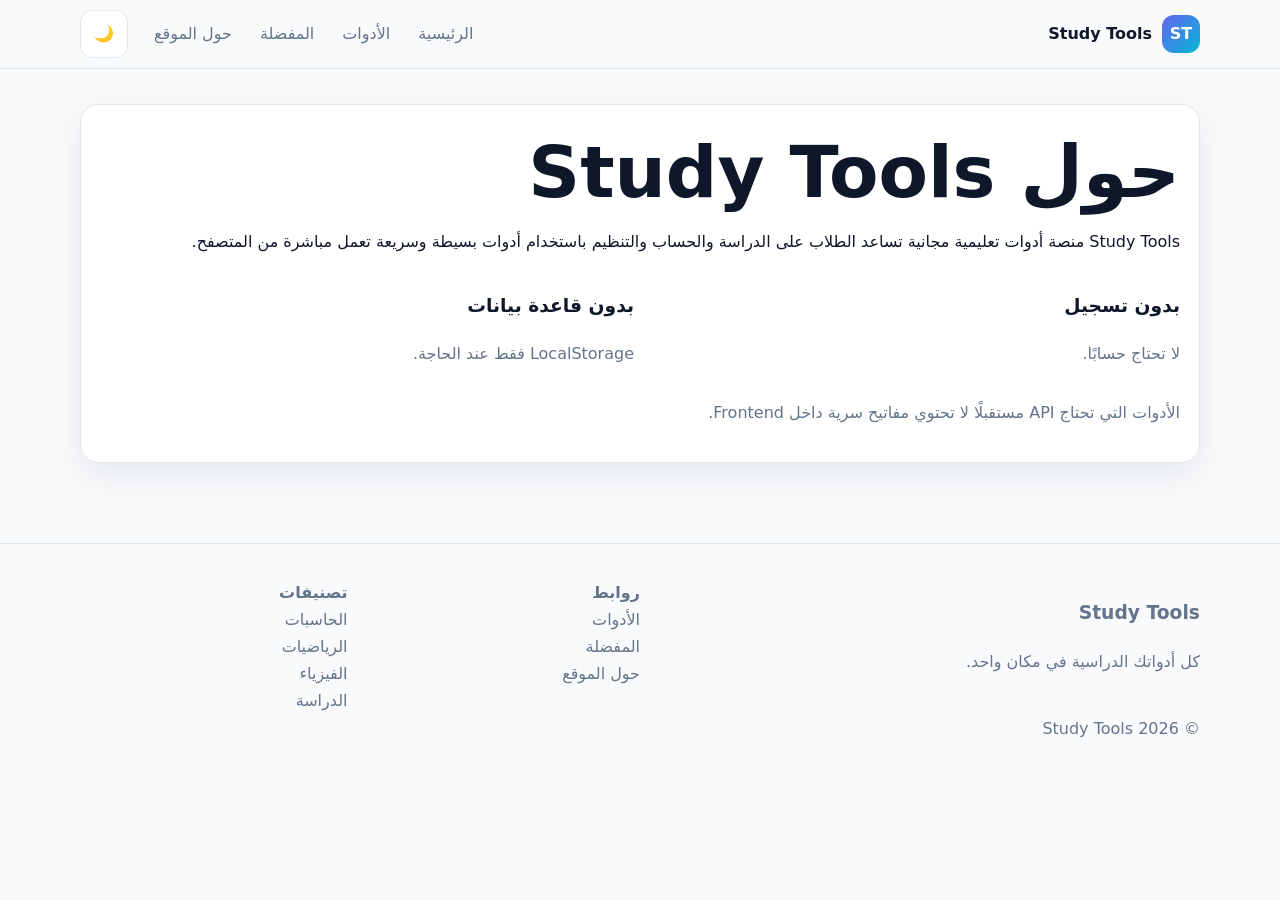
==== about.html @ 6838e6a3 "Add files via upload" ====
<!doctype html><html lang="ar" dir="rtl"><head><meta charset="utf-8"><meta name="viewport" content="width=device-width,initial-scale=1"><meta name="description" content="Study Tools - أدوات الطالب"><title>حول الموقع | Study Tools</title><link rel="stylesheet" href="css/style.css"></head><body>
<nav class=nav><div class="container navin"><a class=logo href=index.html><span class=logoMark>ST</span>Study Tools</a><div class=links><a href=index.html>الرئيسية</a><a href=tools.html>الأدوات</a><a href=favorites.html>المفضلة</a><a href=about.html>حول الموقع</a></div><div class=actions><button class=icon id=theme>🌙</button><button class="icon hamb" id=hamb>☰</button></div></div><div class="mobile container" id=mobile><a href=index.html>الرئيسية</a><a href=tools.html>الأدوات</a><a href=favorites.html>المفضلة</a><a href=about.html>حول الموقع</a></div></nav>
<main class=page><div class=container><div class=box><h1>حول Study Tools</h1><p>Study Tools منصة أدوات تعليمية مجانية تساعد الطلاب على الدراسة والحساب والتنظيم باستخدام أدوات بسيطة وسريعة تعمل مباشرة من المتصفح.</p><div class=fields><div><h3>بدون تسجيل</h3><p class=muted>لا تحتاج حسابًا.</p></div><div><h3>بدون قاعدة بيانات</h3><p class=muted>LocalStorage فقط عند الحاجة.</p></div></div><p class=muted>الأدوات التي تحتاج API مستقبلًا لا تحتوي مفاتيح سرية داخل Frontend.</p></div></div></main><footer class=footer><div class="container footerGrid"><div><h3>Study Tools</h3><p>كل أدواتك الدراسية في مكان واحد.</p></div><div><b>روابط</b><a href=tools.html>الأدوات</a><a href=favorites.html>المفضلة</a><a href=about.html>حول الموقع</a></div><div><b>تصنيفات</b><a href=calculators.html>الحاسبات</a><a href=math.html>الرياضيات</a><a href=physics.html>الفيزياء</a><a href=study.html>الدراسة</a></div></div><div class=container>© 2026 Study Tools</div></footer><div id=toast class=toast></div><script src="js/app.js"></script></body></html>
---- css/style.css ----
:root{--p:#6366f1;--s:#8b5cf6;--a:#06b6d4;--ok:#10b981;--warn:#f59e0b;--bad:#ef4444;--bg:#f8fafc;--surface:#fff;--text:#0f172a;--muted:#64748b;--border:#e2e8f0;--shadow:0 12px 35px #0f172a14}
[data-theme=dark]{--bg:#0f172a;--surface:#1e293b;--text:#f8fafc;--muted:#94a3b8;--border:#334155;--shadow:0 12px 35px #0005}
*{box-sizing:border-box}html{scroll-behavior:smooth}body{margin:0;background:var(--bg);color:var(--text);font-family:system-ui,-apple-system,"Segoe UI",Tahoma,Arial,sans-serif;line-height:1.7}a{color:inherit}button,input,select,textarea{font:inherit}button{cursor:pointer}.container{width:min(1120px,92%);margin:auto}
.nav{position:sticky;top:0;z-index:20;background:color-mix(in srgb,var(--bg) 84%,transparent);backdrop-filter:blur(14px);border-bottom:1px solid var(--border)}.navin{min-height:68px;display:flex;align-items:center;gap:15px}.logo{display:flex;gap:10px;align-items:center;text-decoration:none;font-weight:900}.logoMark{width:38px;height:38px;border-radius:12px;display:grid;place-items:center;color:#fff;background:linear-gradient(135deg,var(--p),var(--a))}.links{display:flex;gap:6px;margin-right:auto}.links a,.mobile a{padding:8px 11px;border-radius:10px;text-decoration:none;color:var(--muted)}.links a:hover,.mobile a:hover{background:var(--surface);color:var(--text)}.actions{display:flex;gap:7px}.icon,.btn{border:1px solid var(--border);background:var(--surface);color:var(--text);border-radius:12px;padding:9px 13px}.primary{background:linear-gradient(135deg,var(--p),var(--s));color:#fff;border:0;box-shadow:0 8px 22px #6366f133}.hamb{display:none}.mobile{display:none;padding:10px 0 15px}
.hero{padding:70px 0 45px}.heroGrid{display:grid;grid-template-columns:1.2fr .8fr;gap:38px;align-items:center}.eyebrow{font-weight:800;color:var(--p)}h1{font-size:clamp(2.3rem,6vw,4.5rem);line-height:1.08;margin:10px 0}.gradient{background:linear-gradient(90deg,var(--p),var(--a));-webkit-background-clip:text;color:transparent}.hero p{font-size:1.1rem;color:var(--muted);max-width:680px}.heroBtns{display:flex;gap:10px;flex-wrap:wrap;margin-top:24px}.art{height:310px;border:1px solid var(--border);border-radius:30px;background:linear-gradient(145deg,#6366f120,var(--surface));display:grid;place-items:center;box-shadow:var(--shadow)}.orb{width:160px;height:160px;border-radius:50%;background:radial-gradient(circle at 30% 25%,#fff,#06b6d455 35%,#6366f1);box-shadow:0 25px 70px #6366f155}
section,.page{padding:35px 0}.head{display:flex;justify-content:space-between;align-items:end;gap:15px;margin-bottom:18px}.head h2{margin:0}.muted{color:var(--muted)}.grid{display:grid;grid-template-columns:repeat(3,1fr);gap:16px}.card,.box{background:var(--surface);border:1px solid var(--border);border-radius:19px;padding:19px;box-shadow:var(--shadow)}.card{transition:.25s}.card:hover{transform:translateY(-4px)}.card h3{margin:8px 0 5px}.card p{color:var(--muted);margin:0 0 13px}.iconBig{font-size:1.8rem}.tag{display:inline-block;padding:3px 9px;border:1px solid var(--border);border-radius:999px;color:var(--muted);font-size:.78rem}.row{display:flex;gap:8px;flex-wrap:wrap}.crumb{color:var(--muted);margin-bottom:15px}.search{width:100%;padding:12px;border:1px solid var(--border);border-radius:13px;background:var(--surface);color:var(--text)}.fields{display:grid;grid-template-columns:repeat(2,1fr);gap:12px}.field{display:grid;gap:5px;margin:9px 0}.field input,.field select,.field textarea,.box input,.box select,.box textarea{width:100%;padding:11px;border:1px solid var(--border);border-radius:11px;background:var(--bg);color:var(--text)}.result{margin-top:12px;padding:13px;border-radius:12px;background:#6366f112;border:1px solid #6366f125}.calc{max-width:520px;margin:auto}.display{direction:ltr;text-align:left;background:#0b1220;color:#fff;border-radius:15px;padding:17px;font-size:2rem;min-height:70px;overflow:auto}.keys{display:grid;grid-template-columns:repeat(4,1fr);gap:7px;margin-top:8px}.keys button{min-height:50px;border:0;border-radius:11px;background:var(--bg);color:var(--text)}.footer{border-top:1px solid var(--border);margin-top:45px;padding:35px 0;color:var(--muted)}.footerGrid{display:grid;grid-template-columns:2fr 1fr 1fr;gap:25px}.footer a{display:block;text-decoration:none;color:var(--muted)}.reveal{opacity:0;transform:translateY(25px);transition:opacity .6s ease,transform .6s ease}.reveal.show{opacity:1;transform:none}.toast{position:fixed;bottom:18px;left:18px;background:#111827;color:#fff;padding:11px 15px;border-radius:12px;opacity:0;transform:translateY(8px);transition:.2s;z-index:99}.toast.show{opacity:1;transform:none}
@media(max-width:850px){.links{display:none}.hamb{display:block}.mobile.open{display:grid}.heroGrid{grid-template-columns:1fr}.grid{grid-template-columns:repeat(2,1fr)}.footerGrid{grid-template-columns:1fr 1fr}}
@media(max-width:560px){.container{width:94%}.grid,.fields{grid-template-columns:1fr}.hero{padding-top:45px}.hero h1{font-size:2.5rem}.art{height:240px}.footerGrid{grid-template-columns:1fr}.keys button{min-height:46px}}
@media(prefers-reduced-motion:reduce){html{scroll-behavior:auto}.reveal{opacity:1;transform:none;transition:none}.card{transition:none}}
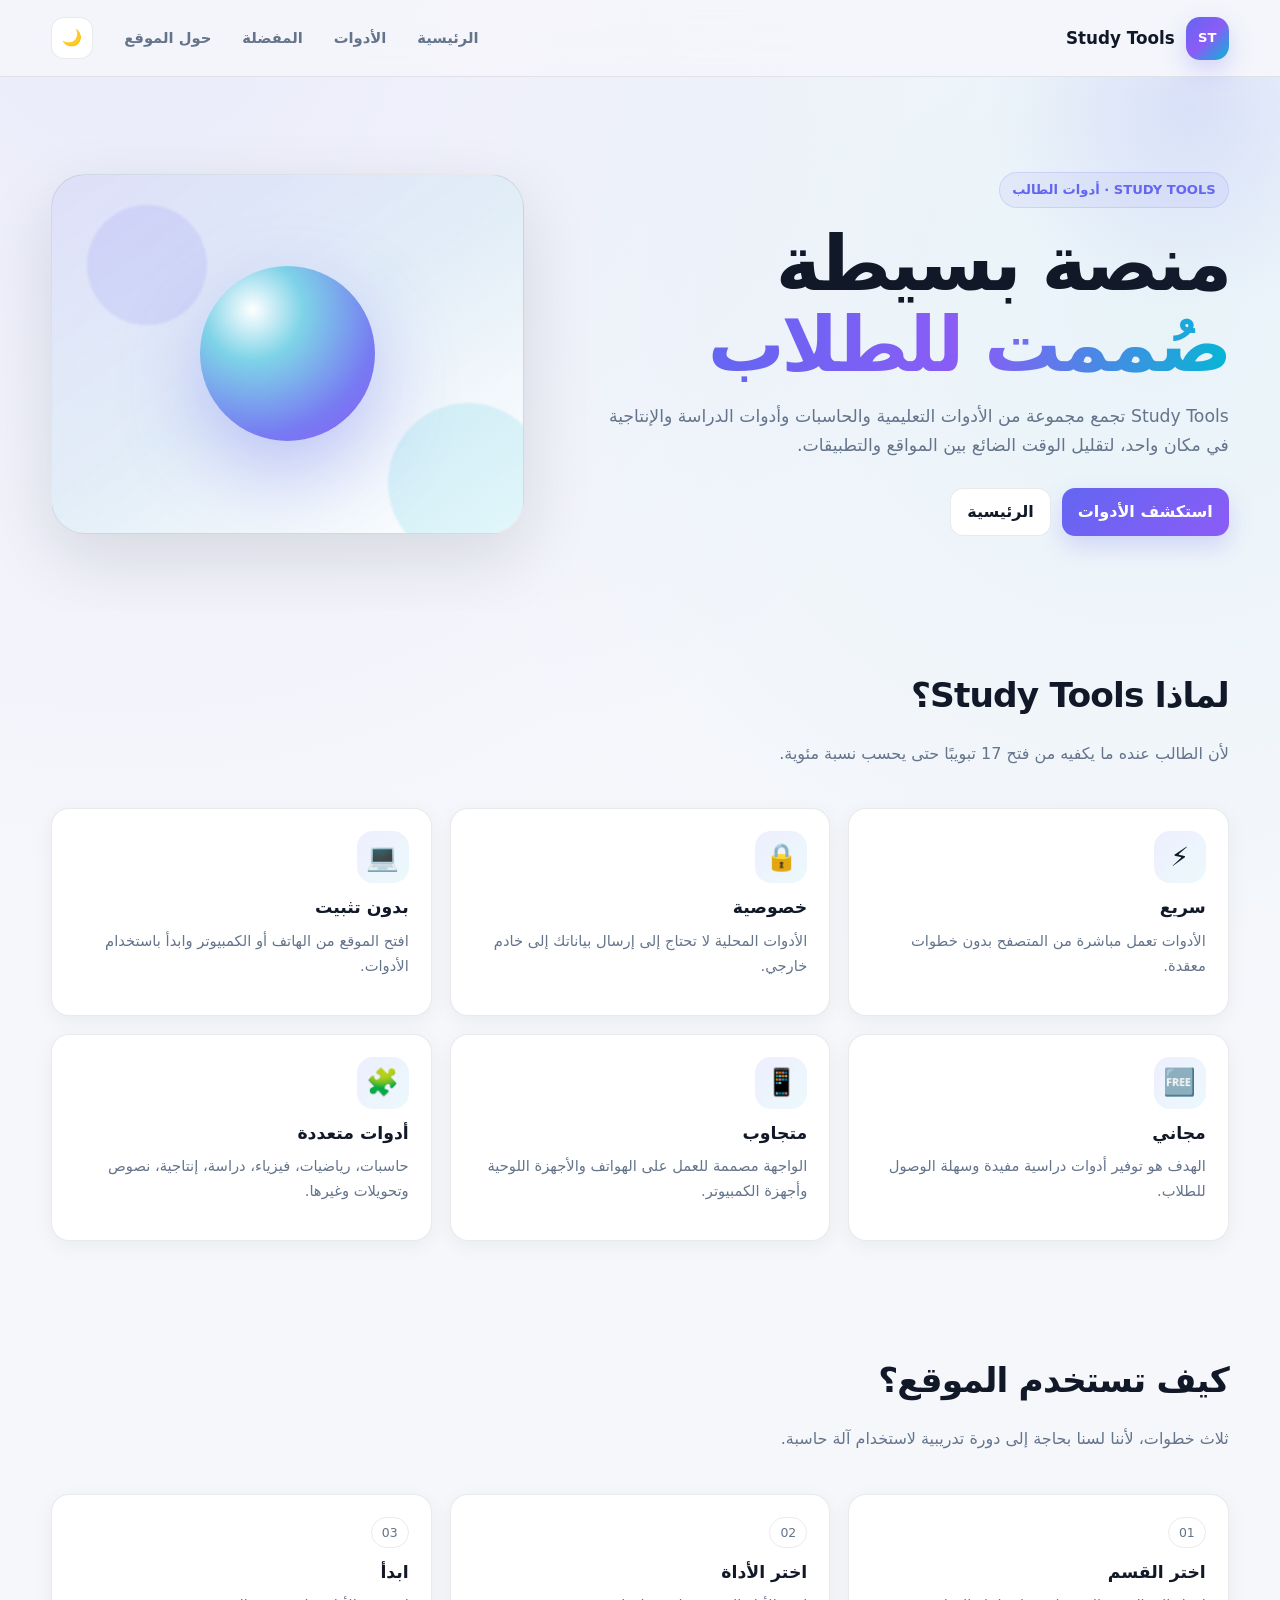
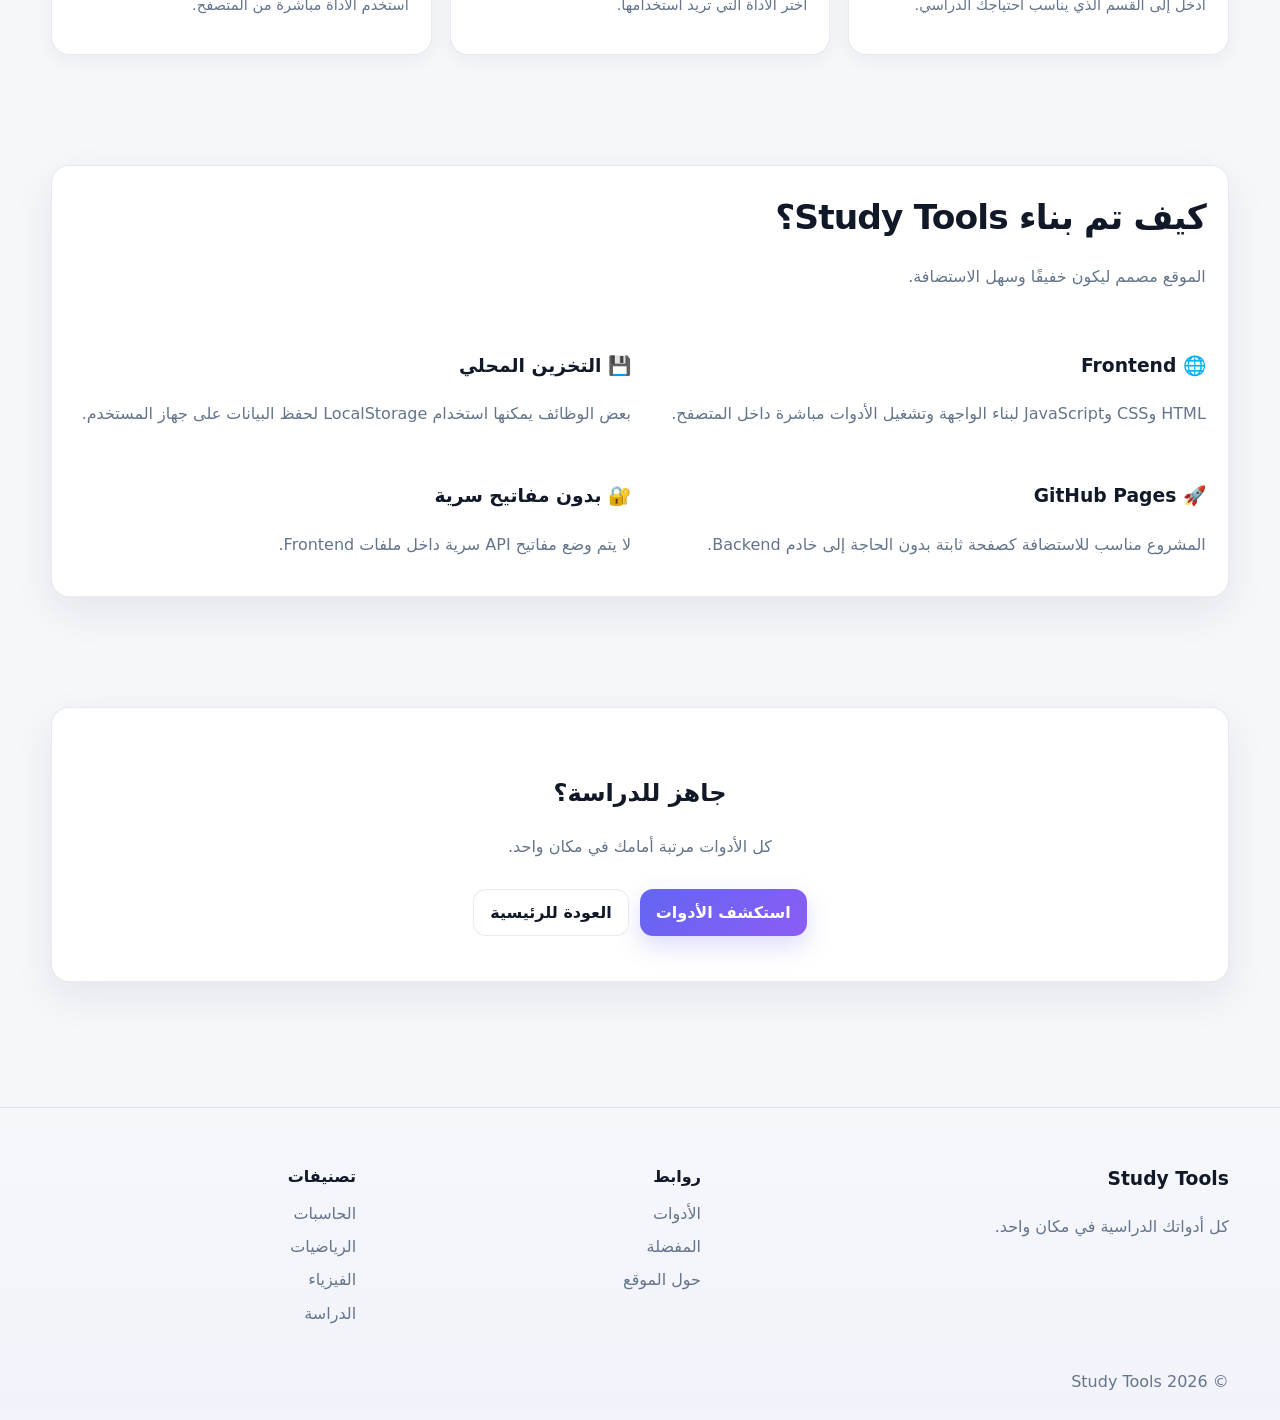
==== commit f7ca71d4: "Update about.html" ====
--- a/about.html
+++ b/about.html
@@ -1,3 +1,557 @@
-<!doctype html><html lang="ar" dir="rtl"><head><meta charset="utf-8"><meta name="viewport" content="width=device-width,initial-scale=1"><meta name="description" content="Study Tools - أدوات الطالب"><title>حول الموقع | Study Tools</title><link rel="stylesheet" href="css/style.css"></head><body>
-<nav class=nav><div class="container navin"><a class=logo href=index.html><span class=logoMark>ST</span>Study Tools</a><div class=links><a href=index.html>الرئيسية</a><a href=tools.html>الأدوات</a><a href=favorites.html>المفضلة</a><a href=about.html>حول الموقع</a></div><div class=actions><button class=icon id=theme>🌙</button><button class="icon hamb" id=hamb>☰</button></div></div><div class="mobile container" id=mobile><a href=index.html>الرئيسية</a><a href=tools.html>الأدوات</a><a href=favorites.html>المفضلة</a><a href=about.html>حول الموقع</a></div></nav>
-<main class=page><div class=container><div class=box><h1>حول Study Tools</h1><p>Study Tools منصة أدوات تعليمية مجانية تساعد الطلاب على الدراسة والحساب والتنظيم باستخدام أدوات بسيطة وسريعة تعمل مباشرة من المتصفح.</p><div class=fields><div><h3>بدون تسجيل</h3><p class=muted>لا تحتاج حسابًا.</p></div><div><h3>بدون قاعدة بيانات</h3><p class=muted>LocalStorage فقط عند الحاجة.</p></div></div><p class=muted>الأدوات التي تحتاج API مستقبلًا لا تحتوي مفاتيح سرية داخل Frontend.</p></div></div></main><footer class=footer><div class="container footerGrid"><div><h3>Study Tools</h3><p>كل أدواتك الدراسية في مكان واحد.</p></div><div><b>روابط</b><a href=tools.html>الأدوات</a><a href=favorites.html>المفضلة</a><a href=about.html>حول الموقع</a></div><div><b>تصنيفات</b><a href=calculators.html>الحاسبات</a><a href=math.html>الرياضيات</a><a href=physics.html>الفيزياء</a><a href=study.html>الدراسة</a></div></div><div class=container>© 2026 Study Tools</div></footer><div id=toast class=toast></div><script src="js/app.js"></script></body></html>+<!doctype html>
+<html lang="ar" dir="rtl">
+
+<head>
+  <meta charset="utf-8">
+  <meta name="viewport" content="width=device-width, initial-scale=1">
+
+  <meta
+    name="description"
+    content="تعرف على Study Tools - منصة أدوات الطالب المجانية"
+  >
+
+  <title>حول الموقع | Study Tools</title>
+
+  <link rel="stylesheet" href="css/style.css">
+</head>
+
+<body>
+
+<nav class="nav">
+
+  <div class="container navin">
+
+    <a class="logo" href="index.html">
+      <span class="logoMark">ST</span>
+      Study Tools
+    </a>
+
+    <div class="links">
+      <a href="index.html">الرئيسية</a>
+      <a href="tools.html">الأدوات</a>
+      <a href="favorites.html">المفضلة</a>
+      <a href="about.html">حول الموقع</a>
+    </div>
+
+    <div class="actions">
+      <button class="icon" id="theme" aria-label="تغيير المظهر">
+        🌙
+      </button>
+
+      <button class="icon hamb" id="hamb" aria-label="القائمة">
+        ☰
+      </button>
+    </div>
+
+  </div>
+
+  <div class="mobile container" id="mobile">
+    <a href="index.html">الرئيسية</a>
+    <a href="tools.html">الأدوات</a>
+    <a href="favorites.html">المفضلة</a>
+    <a href="about.html">حول الموقع</a>
+  </div>
+
+</nav>
+
+
+<main>
+
+  <!-- Hero -->
+
+  <section class="hero">
+
+    <div class="container heroGrid">
+
+      <div class="reveal">
+
+        <div class="eyebrow">
+          STUDY TOOLS · أدوات الطالب
+        </div>
+
+        <h1>
+          منصة بسيطة
+          <span class="gradient">
+            صُممت للطلاب
+          </span>
+        </h1>
+
+        <p>
+          Study Tools تجمع مجموعة من الأدوات التعليمية
+          والحاسبات وأدوات الدراسة والإنتاجية في مكان واحد،
+          لتقليل الوقت الضائع بين المواقع والتطبيقات.
+        </p>
+
+        <div class="heroBtns">
+
+          <a
+            class="btn primary"
+            href="tools.html"
+          >
+            استكشف الأدوات
+          </a>
+
+          <a
+            class="btn"
+            href="index.html"
+          >
+            الرئيسية
+          </a>
+
+        </div>
+
+      </div>
+
+
+      <div class="art reveal">
+
+        <div class="orb"></div>
+
+      </div>
+
+    </div>
+
+  </section>
+
+
+  <!-- Stats -->
+
+  <section>
+
+    <div class="container">
+
+      <div class="head reveal">
+
+        <div>
+
+          <h2>
+            لماذا Study Tools؟
+          </h2>
+
+          <p class="muted">
+            لأن الطالب عنده ما يكفيه من فتح 17 تبويبًا
+            حتى يحسب نسبة مئوية.
+          </p>
+
+        </div>
+
+      </div>
+
+
+      <div class="grid">
+
+        <div class="card reveal">
+
+          <div class="iconBig">
+            ⚡
+          </div>
+
+          <h3>
+            سريع
+          </h3>
+
+          <p>
+            الأدوات تعمل مباشرة من المتصفح
+            بدون خطوات معقدة.
+          </p>
+
+        </div>
+
+
+        <div class="card reveal">
+
+          <div class="iconBig">
+            🔒
+          </div>
+
+          <h3>
+            خصوصية
+          </h3>
+
+          <p>
+            الأدوات المحلية لا تحتاج إلى
+            إرسال بياناتك إلى خادم خارجي.
+          </p>
+
+        </div>
+
+
+        <div class="card reveal">
+
+          <div class="iconBig">
+            💻
+          </div>
+
+          <h3>
+            بدون تثبيت
+          </h3>
+
+          <p>
+            افتح الموقع من الهاتف أو الكمبيوتر
+            وابدأ باستخدام الأدوات.
+          </p>
+
+        </div>
+
+
+        <div class="card reveal">
+
+          <div class="iconBig">
+            🆓
+          </div>
+
+          <h3>
+            مجاني
+          </h3>
+
+          <p>
+            الهدف هو توفير أدوات دراسية
+            مفيدة وسهلة الوصول للطلاب.
+          </p>
+
+        </div>
+
+
+        <div class="card reveal">
+
+          <div class="iconBig">
+            📱
+          </div>
+
+          <h3>
+            متجاوب
+          </h3>
+
+          <p>
+            الواجهة مصممة للعمل على الهواتف
+            والأجهزة اللوحية وأجهزة الكمبيوتر.
+          </p>
+
+        </div>
+
+
+        <div class="card reveal">
+
+          <div class="iconBig">
+            🧩
+          </div>
+
+          <h3>
+            أدوات متعددة
+          </h3>
+
+          <p>
+            حاسبات، رياضيات، فيزياء، دراسة،
+            إنتاجية، نصوص وتحويلات وغيرها.
+          </p>
+
+        </div>
+
+      </div>
+
+    </div>
+
+  </section>
+
+
+  <!-- How it works -->
+
+  <section>
+
+    <div class="container">
+
+      <div class="head reveal">
+
+        <div>
+
+          <h2>
+            كيف تستخدم الموقع؟
+          </h2>
+
+          <p class="muted">
+            ثلاث خطوات، لأننا لسنا بحاجة إلى دورة تدريبية
+            لاستخدام آلة حاسبة.
+          </p>
+
+        </div>
+
+      </div>
+
+
+      <div class="grid">
+
+        <div class="card reveal">
+
+          <span class="tag">
+            01
+          </span>
+
+          <h3>
+            اختر القسم
+          </h3>
+
+          <p>
+            ادخل إلى القسم الذي يناسب احتياجك الدراسي.
+          </p>
+
+        </div>
+
+
+        <div class="card reveal">
+
+          <span class="tag">
+            02
+          </span>
+
+          <h3>
+            اختر الأداة
+          </h3>
+
+          <p>
+            اختر الأداة التي تريد استخدامها.
+          </p>
+
+        </div>
+
+
+        <div class="card reveal">
+
+          <span class="tag">
+            03
+          </span>
+
+          <h3>
+            ابدأ
+          </h3>
+
+          <p>
+            استخدم الأداة مباشرة من المتصفح.
+          </p>
+
+        </div>
+
+      </div>
+
+    </div>
+
+  </section>
+
+
+  <!-- Technology -->
+
+  <section>
+
+    <div class="container">
+
+      <div class="box reveal">
+
+        <div class="head">
+
+          <div>
+
+            <h2>
+              كيف تم بناء Study Tools؟
+            </h2>
+
+            <p class="muted">
+              الموقع مصمم ليكون خفيفًا وسهل الاستضافة.
+            </p>
+
+          </div>
+
+        </div>
+
+
+        <div class="fields">
+
+          <div>
+
+            <h3>
+              🌐 Frontend
+            </h3>
+
+            <p class="muted">
+              HTML وCSS وJavaScript لبناء الواجهة
+              وتشغيل الأدوات مباشرة داخل المتصفح.
+            </p>
+
+          </div>
+
+
+          <div>
+
+            <h3>
+              💾 التخزين المحلي
+            </h3>
+
+            <p class="muted">
+              بعض الوظائف يمكنها استخدام LocalStorage
+              لحفظ البيانات على جهاز المستخدم.
+            </p>
+
+          </div>
+
+
+          <div>
+
+            <h3>
+              🚀 GitHub Pages
+            </h3>
+
+            <p class="muted">
+              المشروع مناسب للاستضافة كصفحة ثابتة
+              بدون الحاجة إلى خادم Backend.
+            </p>
+
+          </div>
+
+
+          <div>
+
+            <h3>
+              🔐 بدون مفاتيح سرية
+            </h3>
+
+            <p class="muted">
+              لا يتم وضع مفاتيح API سرية داخل
+              ملفات Frontend.
+            </p>
+
+          </div>
+
+        </div>
+
+      </div>
+
+    </div>
+
+  </section>
+
+
+  <!-- CTA -->
+
+  <section>
+
+    <div class="container">
+
+      <div
+        class="box reveal"
+        style="text-align:center;padding:45px 25px;"
+      >
+
+        <h2>
+          جاهز للدراسة؟
+        </h2>
+
+        <p class="muted">
+          كل الأدوات مرتبة أمامك في مكان واحد.
+        </p>
+
+        <div
+          class="heroBtns"
+          style="justify-content:center;"
+        >
+
+          <a
+            class="btn primary"
+            href="tools.html"
+          >
+            استكشف الأدوات
+          </a>
+
+          <a
+            class="btn"
+            href="index.html"
+          >
+            العودة للرئيسية
+          </a>
+
+        </div>
+
+      </div>
+
+    </div>
+
+  </section>
+
+</main>
+
+
+<footer class="footer">
+
+  <div class="container footerGrid">
+
+    <div>
+
+      <h3>
+        Study Tools
+      </h3>
+
+      <p>
+        كل أدواتك الدراسية في مكان واحد.
+      </p>
+
+    </div>
+
+
+    <div>
+
+      <b>
+        روابط
+      </b>
+
+      <a href="tools.html">
+        الأدوات
+      </a>
+
+      <a href="favorites.html">
+        المفضلة
+      </a>
+
+      <a href="about.html">
+        حول الموقع
+      </a>
+
+    </div>
+
+
+    <div>
+
+      <b>
+        تصنيفات
+      </b>
+
+      <a href="calculators.html">
+        الحاسبات
+      </a>
+
+      <a href="math.html">
+        الرياضيات
+      </a>
+
+      <a href="physics.html">
+        الفيزياء
+      </a>
+
+      <a href="study.html">
+        الدراسة
+      </a>
+
+    </div>
+
+  </div>
+
+
+  <div class="container">
+    © 2026 Study Tools
+  </div>
+
+</footer>
+
+
+<div id="toast" class="toast"></div>
+
+<script src="js/app.js"></script>
+
+</body>
+  </html>
--- a/css/style.css
+++ b/css/style.css
@@ -1,10 +1,1200 @@
-
-:root{--p:#6366f1;--s:#8b5cf6;--a:#06b6d4;--ok:#10b981;--warn:#f59e0b;--bad:#ef4444;--bg:#f8fafc;--surface:#fff;--text:#0f172a;--muted:#64748b;--border:#e2e8f0;--shadow:0 12px 35px #0f172a14}
-[data-theme=dark]{--bg:#0f172a;--surface:#1e293b;--text:#f8fafc;--muted:#94a3b8;--border:#334155;--shadow:0 12px 35px #0005}
-*{box-sizing:border-box}html{scroll-behavior:smooth}body{margin:0;background:var(--bg);color:var(--text);font-family:system-ui,-apple-system,"Segoe UI",Tahoma,Arial,sans-serif;line-height:1.7}a{color:inherit}button,input,select,textarea{font:inherit}button{cursor:pointer}.container{width:min(1120px,92%);margin:auto}
-.nav{position:sticky;top:0;z-index:20;background:color-mix(in srgb,var(--bg) 84%,transparent);backdrop-filter:blur(14px);border-bottom:1px solid var(--border)}.navin{min-height:68px;display:flex;align-items:center;gap:15px}.logo{display:flex;gap:10px;align-items:center;text-decoration:none;font-weight:900}.logoMark{width:38px;height:38px;border-radius:12px;display:grid;place-items:center;color:#fff;background:linear-gradient(135deg,var(--p),var(--a))}.links{display:flex;gap:6px;margin-right:auto}.links a,.mobile a{padding:8px 11px;border-radius:10px;text-decoration:none;color:var(--muted)}.links a:hover,.mobile a:hover{background:var(--surface);color:var(--text)}.actions{display:flex;gap:7px}.icon,.btn{border:1px solid var(--border);background:var(--surface);color:var(--text);border-radius:12px;padding:9px 13px}.primary{background:linear-gradient(135deg,var(--p),var(--s));color:#fff;border:0;box-shadow:0 8px 22px #6366f133}.hamb{display:none}.mobile{display:none;padding:10px 0 15px}
-.hero{padding:70px 0 45px}.heroGrid{display:grid;grid-template-columns:1.2fr .8fr;gap:38px;align-items:center}.eyebrow{font-weight:800;color:var(--p)}h1{font-size:clamp(2.3rem,6vw,4.5rem);line-height:1.08;margin:10px 0}.gradient{background:linear-gradient(90deg,var(--p),var(--a));-webkit-background-clip:text;color:transparent}.hero p{font-size:1.1rem;color:var(--muted);max-width:680px}.heroBtns{display:flex;gap:10px;flex-wrap:wrap;margin-top:24px}.art{height:310px;border:1px solid var(--border);border-radius:30px;background:linear-gradient(145deg,#6366f120,var(--surface));display:grid;place-items:center;box-shadow:var(--shadow)}.orb{width:160px;height:160px;border-radius:50%;background:radial-gradient(circle at 30% 25%,#fff,#06b6d455 35%,#6366f1);box-shadow:0 25px 70px #6366f155}
-section,.page{padding:35px 0}.head{display:flex;justify-content:space-between;align-items:end;gap:15px;margin-bottom:18px}.head h2{margin:0}.muted{color:var(--muted)}.grid{display:grid;grid-template-columns:repeat(3,1fr);gap:16px}.card,.box{background:var(--surface);border:1px solid var(--border);border-radius:19px;padding:19px;box-shadow:var(--shadow)}.card{transition:.25s}.card:hover{transform:translateY(-4px)}.card h3{margin:8px 0 5px}.card p{color:var(--muted);margin:0 0 13px}.iconBig{font-size:1.8rem}.tag{display:inline-block;padding:3px 9px;border:1px solid var(--border);border-radius:999px;color:var(--muted);font-size:.78rem}.row{display:flex;gap:8px;flex-wrap:wrap}.crumb{color:var(--muted);margin-bottom:15px}.search{width:100%;padding:12px;border:1px solid var(--border);border-radius:13px;background:var(--surface);color:var(--text)}.fields{display:grid;grid-template-columns:repeat(2,1fr);gap:12px}.field{display:grid;gap:5px;margin:9px 0}.field input,.field select,.field textarea,.box input,.box select,.box textarea{width:100%;padding:11px;border:1px solid var(--border);border-radius:11px;background:var(--bg);color:var(--text)}.result{margin-top:12px;padding:13px;border-radius:12px;background:#6366f112;border:1px solid #6366f125}.calc{max-width:520px;margin:auto}.display{direction:ltr;text-align:left;background:#0b1220;color:#fff;border-radius:15px;padding:17px;font-size:2rem;min-height:70px;overflow:auto}.keys{display:grid;grid-template-columns:repeat(4,1fr);gap:7px;margin-top:8px}.keys button{min-height:50px;border:0;border-radius:11px;background:var(--bg);color:var(--text)}.footer{border-top:1px solid var(--border);margin-top:45px;padding:35px 0;color:var(--muted)}.footerGrid{display:grid;grid-template-columns:2fr 1fr 1fr;gap:25px}.footer a{display:block;text-decoration:none;color:var(--muted)}.reveal{opacity:0;transform:translateY(25px);transition:opacity .6s ease,transform .6s ease}.reveal.show{opacity:1;transform:none}.toast{position:fixed;bottom:18px;left:18px;background:#111827;color:#fff;padding:11px 15px;border-radius:12px;opacity:0;transform:translateY(8px);transition:.2s;z-index:99}.toast.show{opacity:1;transform:none}
-@media(max-width:850px){.links{display:none}.hamb{display:block}.mobile.open{display:grid}.heroGrid{grid-template-columns:1fr}.grid{grid-template-columns:repeat(2,1fr)}.footerGrid{grid-template-columns:1fr 1fr}}
-@media(max-width:560px){.container{width:94%}.grid,.fields{grid-template-columns:1fr}.hero{padding-top:45px}.hero h1{font-size:2.5rem}.art{height:240px}.footerGrid{grid-template-columns:1fr}.keys button{min-height:46px}}
-@media(prefers-reduced-motion:reduce){html{scroll-behavior:auto}.reveal{opacity:1;transform:none;transition:none}.card{transition:none}}
+/* =========================================================
+   STUDY TOOLS
+   Modern Design System
+   ========================================================= */
+
+:root {
+  --primary: #6366f1;
+  --primary-2: #8b5cf6;
+  --accent: #06b6d4;
+
+  --success: #10b981;
+  --warning: #f59e0b;
+  --danger: #ef4444;
+
+  --bg: #f6f7fb;
+  --surface: #ffffff;
+  --surface-2: #f8fafc;
+
+  --text: #111827;
+  --muted: #64748b;
+
+  --border: rgba(15, 23, 42, 0.09);
+
+  --radius-sm: 12px;
+  --radius-md: 18px;
+  --radius-lg: 26px;
+  --radius-xl: 34px;
+
+  --shadow-sm: 0 5px 20px rgba(15, 23, 42, 0.05);
+  --shadow-md: 0 15px 40px rgba(15, 23, 42, 0.08);
+  --shadow-lg: 0 25px 70px rgba(15, 23, 42, 0.12);
+
+  --transition: 220ms cubic-bezier(.2,.8,.2,1);
+}
+
+[data-theme="dark"] {
+  --bg: #090d18;
+  --surface: #111827;
+  --surface-2: #182033;
+
+  --text: #f8fafc;
+  --muted: #94a3b8;
+
+  --border: rgba(255,255,255,.08);
+
+  --shadow-sm: 0 5px 20px rgba(0,0,0,.18);
+  --shadow-md: 0 15px 40px rgba(0,0,0,.25);
+  --shadow-lg: 0 25px 70px rgba(0,0,0,.35);
+}
+
+
+/* =========================================================
+   RESET
+   ========================================================= */
+
+* {
+  box-sizing: border-box;
+}
+
+html {
+  scroll-behavior: smooth;
+}
+
+body {
+  margin: 0;
+  min-height: 100vh;
+
+  background:
+    radial-gradient(
+      circle at 10% 0%,
+      rgba(99,102,241,.08),
+      transparent 28%
+    ),
+    radial-gradient(
+      circle at 90% 10%,
+      rgba(6,182,212,.06),
+      transparent 25%
+    ),
+    var(--bg);
+
+  color: var(--text);
+
+  font-family:
+    system-ui,
+    -apple-system,
+    "Segoe UI",
+    Tahoma,
+    Arial,
+    sans-serif;
+
+  line-height: 1.7;
+
+  -webkit-font-smoothing: antialiased;
+  text-rendering: optimizeLegibility;
+}
+
+img {
+  max-width: 100%;
+  height: auto;
+}
+
+a {
+  color: inherit;
+}
+
+button,
+input,
+select,
+textarea {
+  font: inherit;
+}
+
+button {
+  cursor: pointer;
+}
+
+
+/* =========================================================
+   CONTAINER
+   ========================================================= */
+
+.container {
+  width: min(1180px, 92%);
+  margin-inline: auto;
+}
+
+
+/* =========================================================
+   NAVBAR
+   ========================================================= */
+
+.nav {
+  position: sticky;
+  top: 0;
+  z-index: 100;
+
+  background: color-mix(
+    in srgb,
+    var(--bg) 78%,
+    transparent
+  );
+
+  backdrop-filter: blur(22px);
+  -webkit-backdrop-filter: blur(22px);
+
+  border-bottom: 1px solid var(--border);
+}
+
+.navin {
+  min-height: 76px;
+
+  display: flex;
+  align-items: center;
+  gap: 18px;
+}
+
+
+/* Logo */
+
+.logo {
+  display: flex;
+  align-items: center;
+  gap: 11px;
+
+  text-decoration: none;
+
+  font-size: 1.05rem;
+  font-weight: 900;
+
+  white-space: nowrap;
+}
+
+.logoMark {
+  width: 43px;
+  height: 43px;
+
+  display: grid;
+  place-items: center;
+
+  border-radius: 14px;
+
+  color: white;
+
+  background:
+    linear-gradient(
+      135deg,
+      var(--primary),
+      var(--primary-2),
+      var(--accent)
+    );
+
+  box-shadow:
+    0 10px 25px rgba(99,102,241,.25);
+
+  font-size: .82rem;
+  font-weight: 900;
+}
+
+
+/* Desktop links */
+
+.links {
+  display: flex;
+  align-items: center;
+  gap: 5px;
+
+  margin-right: auto;
+}
+
+.links a,
+.mobile a {
+  position: relative;
+
+  padding: 9px 13px;
+
+  border-radius: 11px;
+
+  color: var(--muted);
+
+  text-decoration: none;
+
+  font-size: .92rem;
+  font-weight: 650;
+
+  transition:
+    background var(--transition),
+    color var(--transition),
+    transform var(--transition);
+}
+
+.links a:hover,
+.mobile a:hover {
+  color: var(--text);
+  background: var(--surface);
+  transform: translateY(-1px);
+}
+
+
+/* Actions */
+
+.actions {
+  display: flex;
+  align-items: center;
+  gap: 8px;
+}
+
+.icon,
+.btn {
+  border: 1px solid var(--border);
+  background: var(--surface);
+  color: var(--text);
+
+  border-radius: 13px;
+
+  transition:
+    transform var(--transition),
+    box-shadow var(--transition),
+    background var(--transition),
+    border-color var(--transition);
+}
+
+.icon {
+  width: 42px;
+  height: 42px;
+
+  display: grid;
+  place-items: center;
+
+  padding: 0;
+}
+
+.icon:hover,
+.btn:hover {
+  transform: translateY(-2px);
+  box-shadow: var(--shadow-sm);
+}
+
+
+/* Buttons */
+
+.btn {
+  display: inline-flex;
+  align-items: center;
+  justify-content: center;
+
+  min-height: 43px;
+
+  padding: 9px 16px;
+
+  text-decoration: none;
+
+  font-weight: 750;
+
+  cursor: pointer;
+}
+
+.btn.primary,
+.primary {
+  border: 0;
+
+  color: white;
+
+  background:
+    linear-gradient(
+      135deg,
+      var(--primary),
+      var(--primary-2)
+    );
+
+  box-shadow:
+    0 10px 25px rgba(99,102,241,.22);
+}
+
+.btn.primary:hover,
+.primary:hover {
+  box-shadow:
+    0 15px 35px rgba(99,102,241,.30);
+}
+
+
+/* Mobile menu */
+
+.hamb {
+  display: none;
+}
+
+.mobile {
+  display: none;
+
+  padding:
+    10px
+    0
+    16px;
+}
+
+.mobile a {
+  display: block;
+}
+
+
+/* =========================================================
+   HERO
+   ========================================================= */
+
+.hero {
+  position: relative;
+
+  padding:
+    95px
+    0
+    75px;
+
+  overflow: hidden;
+}
+
+.hero::before {
+  content: "";
+
+  position: absolute;
+
+  width: 420px;
+  height: 420px;
+
+  top: -180px;
+  right: -120px;
+
+  border-radius: 50%;
+
+  background:
+    radial-gradient(
+      circle,
+      rgba(99,102,241,.14),
+      transparent 68%
+    );
+
+  pointer-events: none;
+}
+
+.heroGrid {
+  display: grid;
+
+  grid-template-columns:
+    minmax(0, 1.15fr)
+    minmax(300px, .85fr);
+
+  gap: 65px;
+
+  align-items: center;
+}
+
+.eyebrow {
+  display: inline-flex;
+
+  padding: 6px 12px;
+
+  border: 1px solid rgba(99,102,241,.16);
+
+  border-radius: 999px;
+
+  background: rgba(99,102,241,.07);
+
+  color: var(--primary);
+
+  font-size: .82rem;
+  font-weight: 800;
+}
+
+h1 {
+  margin: 16px 0;
+
+  font-size:
+    clamp(
+      2.7rem,
+      6vw,
+      5rem
+    );
+
+  line-height: 1.05;
+
+  letter-spacing: -0.045em;
+}
+
+.gradient {
+  background:
+    linear-gradient(
+      90deg,
+      var(--primary),
+      var(--primary-2),
+      var(--accent)
+    );
+
+  -webkit-background-clip: text;
+  background-clip: text;
+
+  color: transparent;
+}
+
+.hero p {
+  max-width: 650px;
+
+  margin: 0;
+
+  color: var(--muted);
+
+  font-size: 1.08rem;
+}
+
+.heroBtns {
+  display: flex;
+  flex-wrap: wrap;
+
+  gap: 11px;
+
+  margin-top: 28px;
+}
+
+
+/* Hero visual */
+
+.art {
+  position: relative;
+
+  height: 360px;
+
+  display: grid;
+  place-items: center;
+
+  overflow: hidden;
+
+  border:
+    1px solid var(--border);
+
+  border-radius: var(--radius-xl);
+
+  background:
+    linear-gradient(
+      145deg,
+      rgba(99,102,241,.10),
+      rgba(6,182,212,.06),
+      var(--surface)
+    );
+
+  box-shadow: var(--shadow-lg);
+}
+
+.art::before,
+.art::after {
+  content: "";
+
+  position: absolute;
+
+  border-radius: 50%;
+
+  filter: blur(1px);
+}
+
+.art::before {
+  width: 120px;
+  height: 120px;
+
+  top: 30px;
+  left: 35px;
+
+  background: rgba(99,102,241,.12);
+}
+
+.art::after {
+  width: 160px;
+  height: 160px;
+
+  bottom: -30px;
+  right: -25px;
+
+  background: rgba(6,182,212,.12);
+}
+
+.orb {
+  position: relative;
+  z-index: 2;
+
+  width: 175px;
+  height: 175px;
+
+  border-radius: 50%;
+
+  background:
+    radial-gradient(
+      circle at 30% 25%,
+      #ffffff,
+      rgba(6,182,212,.45) 28%,
+      rgba(99,102,241,.85) 70%,
+      rgba(139,92,246,1)
+    );
+
+  box-shadow:
+    0 30px 80px rgba(99,102,241,.35);
+
+  animation:
+    float 5s ease-in-out infinite;
+}
+
+@keyframes float {
+  0%,100% {
+    transform: translateY(0);
+  }
+
+  50% {
+    transform: translateY(-12px);
+  }
+}
+
+
+/* =========================================================
+   SECTIONS
+   ========================================================= */
+
+section,
+.page {
+  padding: 55px 0;
+}
+
+.head {
+  display: flex;
+
+  justify-content: space-between;
+  align-items: end;
+
+  gap: 20px;
+
+  margin-bottom: 25px;
+}
+
+.head h2 {
+  margin: 0;
+
+  font-size: clamp(1.6rem,3vw,2.15rem);
+
+  letter-spacing: -.025em;
+}
+
+.muted {
+  color: var(--muted);
+}
+
+
+/* =========================================================
+   CARDS
+   ========================================================= */
+
+.grid {
+  display: grid;
+
+  grid-template-columns:
+    repeat(3, minmax(0,1fr));
+
+  gap: 18px;
+}
+
+.card,
+.box {
+  position: relative;
+
+  background: var(--surface);
+
+  border:
+    1px solid var(--border);
+
+  border-radius: var(--radius-md);
+
+  padding: 22px;
+
+  box-shadow: var(--shadow-sm);
+}
+
+.card {
+  display: block;
+
+  overflow: hidden;
+
+  text-decoration: none;
+
+  transition:
+    transform var(--transition),
+    box-shadow var(--transition),
+    border-color var(--transition);
+}
+
+.card::before {
+  content: "";
+
+  position: absolute;
+
+  inset: 0;
+
+  opacity: 0;
+
+  background:
+    linear-gradient(
+      135deg,
+      rgba(99,102,241,.06),
+      transparent 50%
+    );
+
+  transition: opacity var(--transition);
+}
+
+.card:hover {
+  transform: translateY(-6px);
+
+  border-color:
+    rgba(99,102,241,.22);
+
+  box-shadow: var(--shadow-md);
+}
+
+.card:hover::before {
+  opacity: 1;
+}
+
+.card > * {
+  position: relative;
+  z-index: 1;
+}
+
+.card h3 {
+  margin: 10px 0 5px;
+
+  font-size: 1.08rem;
+}
+
+.card p {
+  margin: 0 0 15px;
+
+  color: var(--muted);
+
+  font-size: .92rem;
+}
+
+.iconBig {
+  width: 52px;
+  height: 52px;
+
+  display: grid;
+  place-items: center;
+
+  border-radius: 16px;
+
+  background:
+    linear-gradient(
+      135deg,
+      rgba(99,102,241,.11),
+      rgba(6,182,212,.08)
+    );
+
+  font-size: 1.65rem;
+}
+
+.tag {
+  display: inline-flex;
+
+  padding: 4px 10px;
+
+  border:
+    1px solid var(--border);
+
+  border-radius: 999px;
+
+  color: var(--muted);
+
+  font-size: .78rem;
+}
+
+.row {
+  display: flex;
+  flex-wrap: wrap;
+  gap: 9px;
+}
+
+
+/* =========================================================
+   BOXES / FORMS
+   ========================================================= */
+
+.box {
+  box-shadow: var(--shadow-md);
+}
+
+.fields {
+  display: grid;
+
+  grid-template-columns:
+    repeat(2, minmax(0,1fr));
+
+  gap: 18px;
+}
+
+.field {
+  display: grid;
+
+  gap: 6px;
+
+  margin: 10px 0;
+}
+
+.field input,
+.field select,
+.field textarea,
+.box input,
+.box select,
+.box textarea,
+.search {
+  width: 100%;
+
+  padding: 12px 13px;
+
+  border:
+    1px solid var(--border);
+
+  border-radius: 13px;
+
+  outline: none;
+
+  background: var(--surface-2);
+
+  color: var(--text);
+
+  transition:
+    border-color var(--transition),
+    box-shadow var(--transition),
+    background var(--transition);
+}
+
+.field input:focus,
+.field select:focus,
+.field textarea:focus,
+.box input:focus,
+.box select:focus,
+.box textarea:focus,
+.search:focus {
+  border-color:
+    rgba(99,102,241,.55);
+
+  box-shadow:
+    0 0 0 4px rgba(99,102,241,.10);
+}
+
+.search {
+  margin-bottom: 18px;
+}
+
+.result {
+  margin-top: 14px;
+
+  padding: 14px;
+
+  border:
+    1px solid rgba(99,102,241,.13);
+
+  border-radius: 14px;
+
+  background:
+    rgba(99,102,241,.07);
+}
+
+
+/* =========================================================
+   CALCULATORS
+   ========================================================= */
+
+.calc {
+  max-width: 540px;
+
+  margin-inline: auto;
+}
+
+.display {
+  direction: ltr;
+  text-align: left;
+
+  background: #0b1220;
+
+  color: white;
+
+  border-radius: 17px;
+
+  padding: 18px;
+
+  min-height: 75px;
+
+  font-size: 2rem;
+
+  overflow-x: auto;
+
+  box-shadow:
+    inset 0 0 0 1px rgba(255,255,255,.05);
+}
+
+.keys {
+  display: grid;
+
+  grid-template-columns:
+    repeat(4,1fr);
+
+  gap: 8px;
+
+  margin-top: 10px;
+}
+
+.keys button {
+  min-height: 55px;
+
+  border:
+    1px solid var(--border);
+
+  border-radius: 13px;
+
+  background: var(--surface);
+
+  color: var(--text);
+
+  transition:
+    transform var(--transition),
+    background var(--transition);
+}
+
+.keys button:hover {
+  transform: translateY(-2px);
+
+  background: var(--surface-2);
+}
+
+
+/* =========================================================
+   BREADCRUMBS
+   ========================================================= */
+
+.crumb {
+  display: flex;
+  align-items: center;
+  gap: 7px;
+
+  margin-bottom: 20px;
+
+  color: var(--muted);
+
+  font-size: .9rem;
+}
+
+
+/* =========================================================
+   FOOTER
+   ========================================================= */
+
+.footer {
+  margin-top: 70px;
+
+  padding:
+    55px
+    0
+    25px;
+
+  border-top:
+    1px solid var(--border);
+
+  background:
+    linear-gradient(
+      180deg,
+      transparent,
+      rgba(99,102,241,.025)
+    );
+
+  color: var(--muted);
+}
+
+.footerGrid {
+  display: grid;
+
+  grid-template-columns:
+    1.6fr
+    1fr
+    1fr;
+
+  gap: 40px;
+
+  margin-bottom: 35px;
+}
+
+.footer h3 {
+  margin-top: 0;
+
+  color: var(--text);
+}
+
+.footer b {
+  display: block;
+
+  margin-bottom: 10px;
+
+  color: var(--text);
+}
+
+.footer a {
+  display: block;
+
+  width: fit-content;
+
+  margin:
+    6px
+    0;
+
+  text-decoration: none;
+
+  color: var(--muted);
+
+  transition:
+    color var(--transition),
+    transform var(--transition);
+}
+
+.footer a:hover {
+  color: var(--primary);
+
+  transform: translateX(-3px);
+}
+
+
+/* =========================================================
+   SCROLL REVEAL
+   ========================================================= */
+
+.reveal {
+  opacity: 0;
+
+  transform:
+    translateY(28px);
+
+  transition:
+    opacity .65s ease,
+    transform .65s cubic-bezier(.2,.8,.2,1);
+}
+
+.reveal.show {
+  opacity: 1;
+
+  transform: none;
+}
+
+
+/* =========================================================
+   TOAST
+   ========================================================= */
+
+.toast {
+  position: fixed;
+
+  bottom: 20px;
+  left: 20px;
+
+  z-index: 999;
+
+  padding:
+    12px
+    16px;
+
+  border-radius: 13px;
+
+  background: #111827;
+
+  color: white;
+
+  box-shadow: var(--shadow-lg);
+
+  opacity: 0;
+
+  transform:
+    translateY(10px);
+
+  pointer-events: none;
+
+  transition:
+    opacity var(--transition),
+    transform var(--transition);
+}
+
+.toast.show {
+  opacity: 1;
+
+  transform: none;
+}
+
+
+/* =========================================================
+   MOBILE
+   ========================================================= */
+
+@media (max-width: 900px) {
+
+  .links {
+    display: none;
+  }
+
+  .hamb {
+    display: grid;
+  }
+
+  .mobile.open {
+    display: grid;
+
+    gap: 3px;
+  }
+
+  .heroGrid {
+    grid-template-columns: 1fr;
+
+    gap: 40px;
+  }
+
+  .hero {
+    padding-top: 65px;
+  }
+
+  .art {
+    height: 290px;
+  }
+
+  .grid {
+    grid-template-columns:
+      repeat(2,minmax(0,1fr));
+  }
+
+  .footerGrid {
+    grid-template-columns:
+      repeat(2,minmax(0,1fr));
+  }
+}
+
+
+/* =========================================================
+   SMALL MOBILE
+   ========================================================= */
+
+@media (max-width: 560px) {
+
+  .container {
+    width: 94%;
+  }
+
+  .navin {
+    min-height: 68px;
+  }
+
+  .logo {
+    font-size: .95rem;
+  }
+
+  .logoMark {
+    width: 39px;
+    height: 39px;
+  }
+
+  .hero {
+    padding:
+      48px
+      0
+      35px;
+  }
+
+  h1,
+  .hero h1 {
+    font-size: 2.55rem;
+
+    letter-spacing: -.04em;
+  }
+
+  .hero p {
+    font-size: 1rem;
+  }
+
+  .heroBtns {
+    flex-direction: column;
+  }
+
+  .heroBtns .btn {
+    width: 100%;
+  }
+
+  .art {
+    height: 235px;
+
+    border-radius: 25px;
+  }
+
+  .orb {
+    width: 130px;
+    height: 130px;
+  }
+
+  section,
+  .page {
+    padding: 40px 0;
+  }
+
+  .grid,
+  .fields {
+    grid-template-columns: 1fr;
+  }
+
+  .card,
+  .box {
+    padding: 18px;
+  }
+
+  .footerGrid {
+    grid-template-columns: 1fr;
+
+    gap: 25px;
+  }
+
+  .keys button {
+    min-height: 48px;
+  }
+}
+
+
+/* =========================================================
+   ACCESSIBILITY
+   ========================================================= */
+
+:focus-visible {
+  outline:
+    3px solid rgba(99,102,241,.35);
+
+  outline-offset: 3px;
+}
+
+
+/* =========================================================
+   REDUCED MOTION
+   ========================================================= */
+
+@media (prefers-reduced-motion: reduce) {
+
+  html {
+    scroll-behavior: auto;
+  }
+
+  *,
+  *::before,
+  *::after {
+    animation: none !important;
+
+    transition: none !important;
+  }
+
+  .reveal {
+    opacity: 1;
+
+    transform: none;
+  }
+      }
